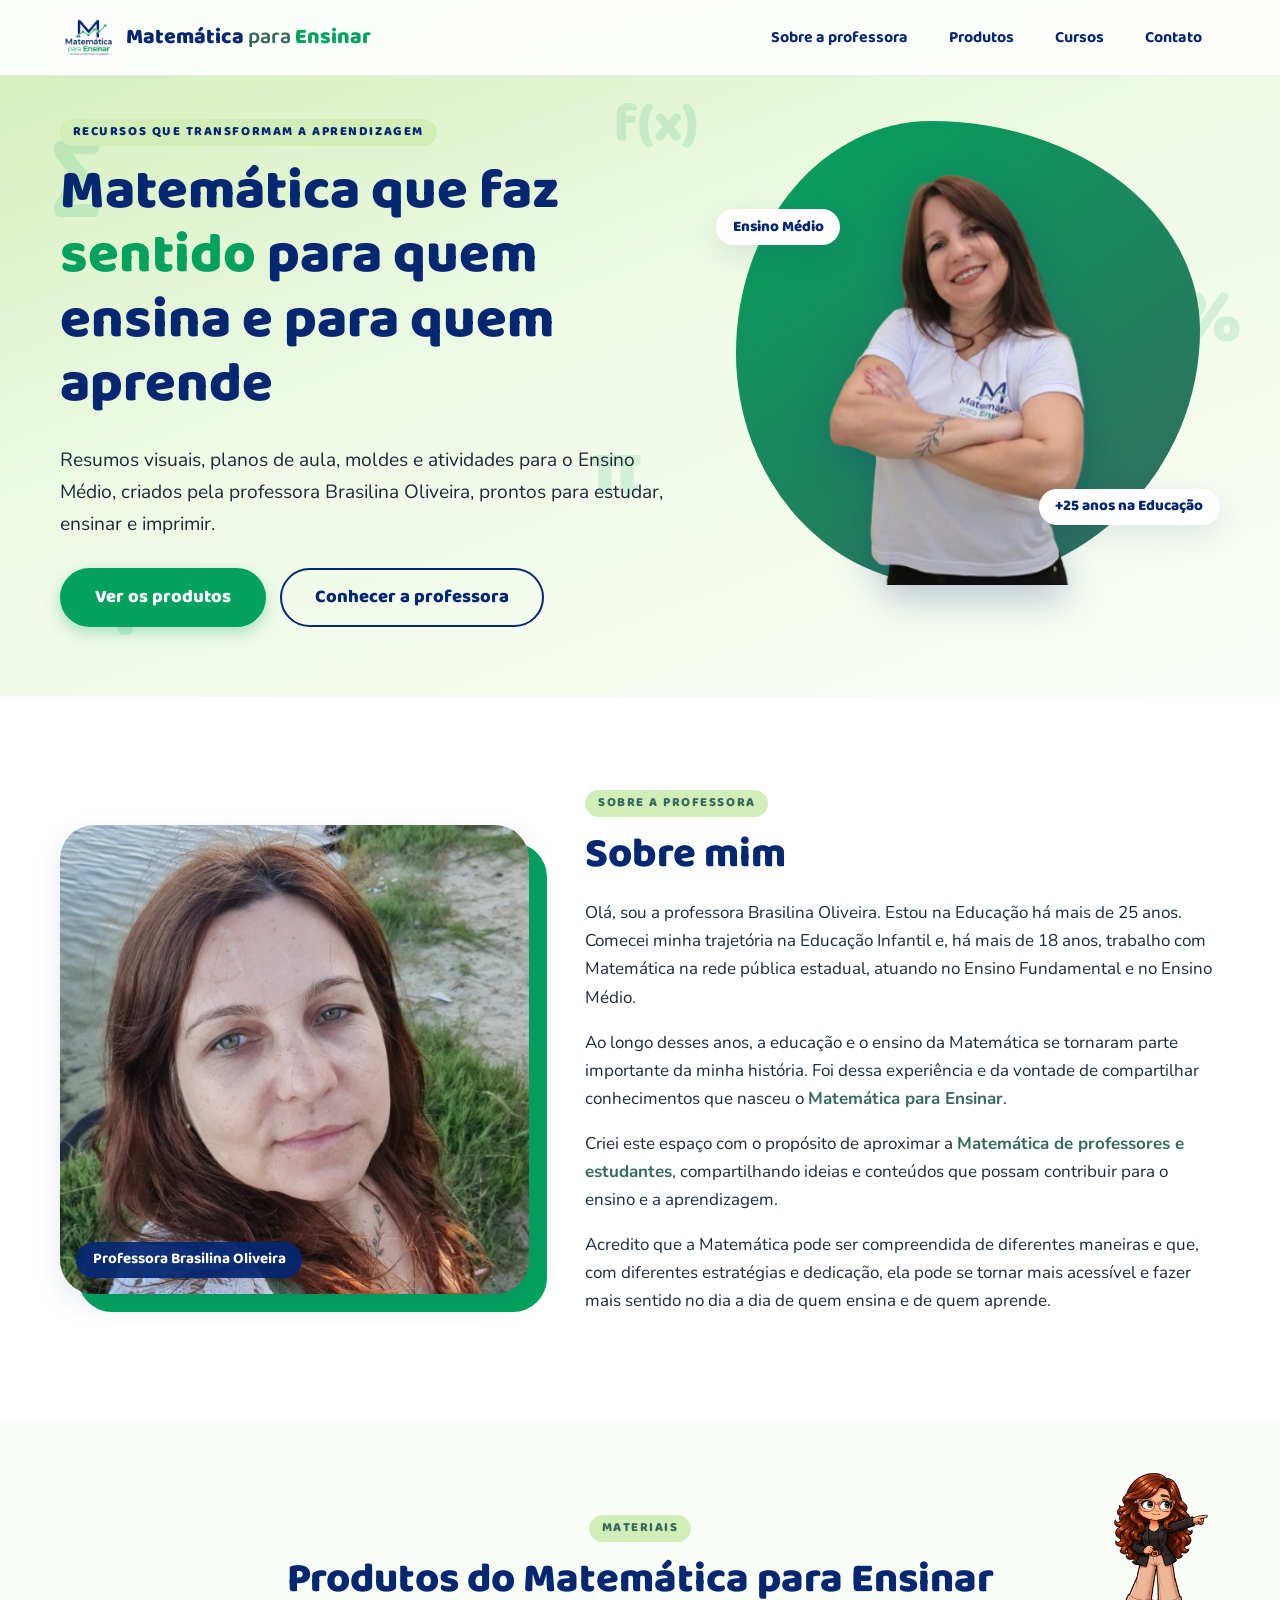
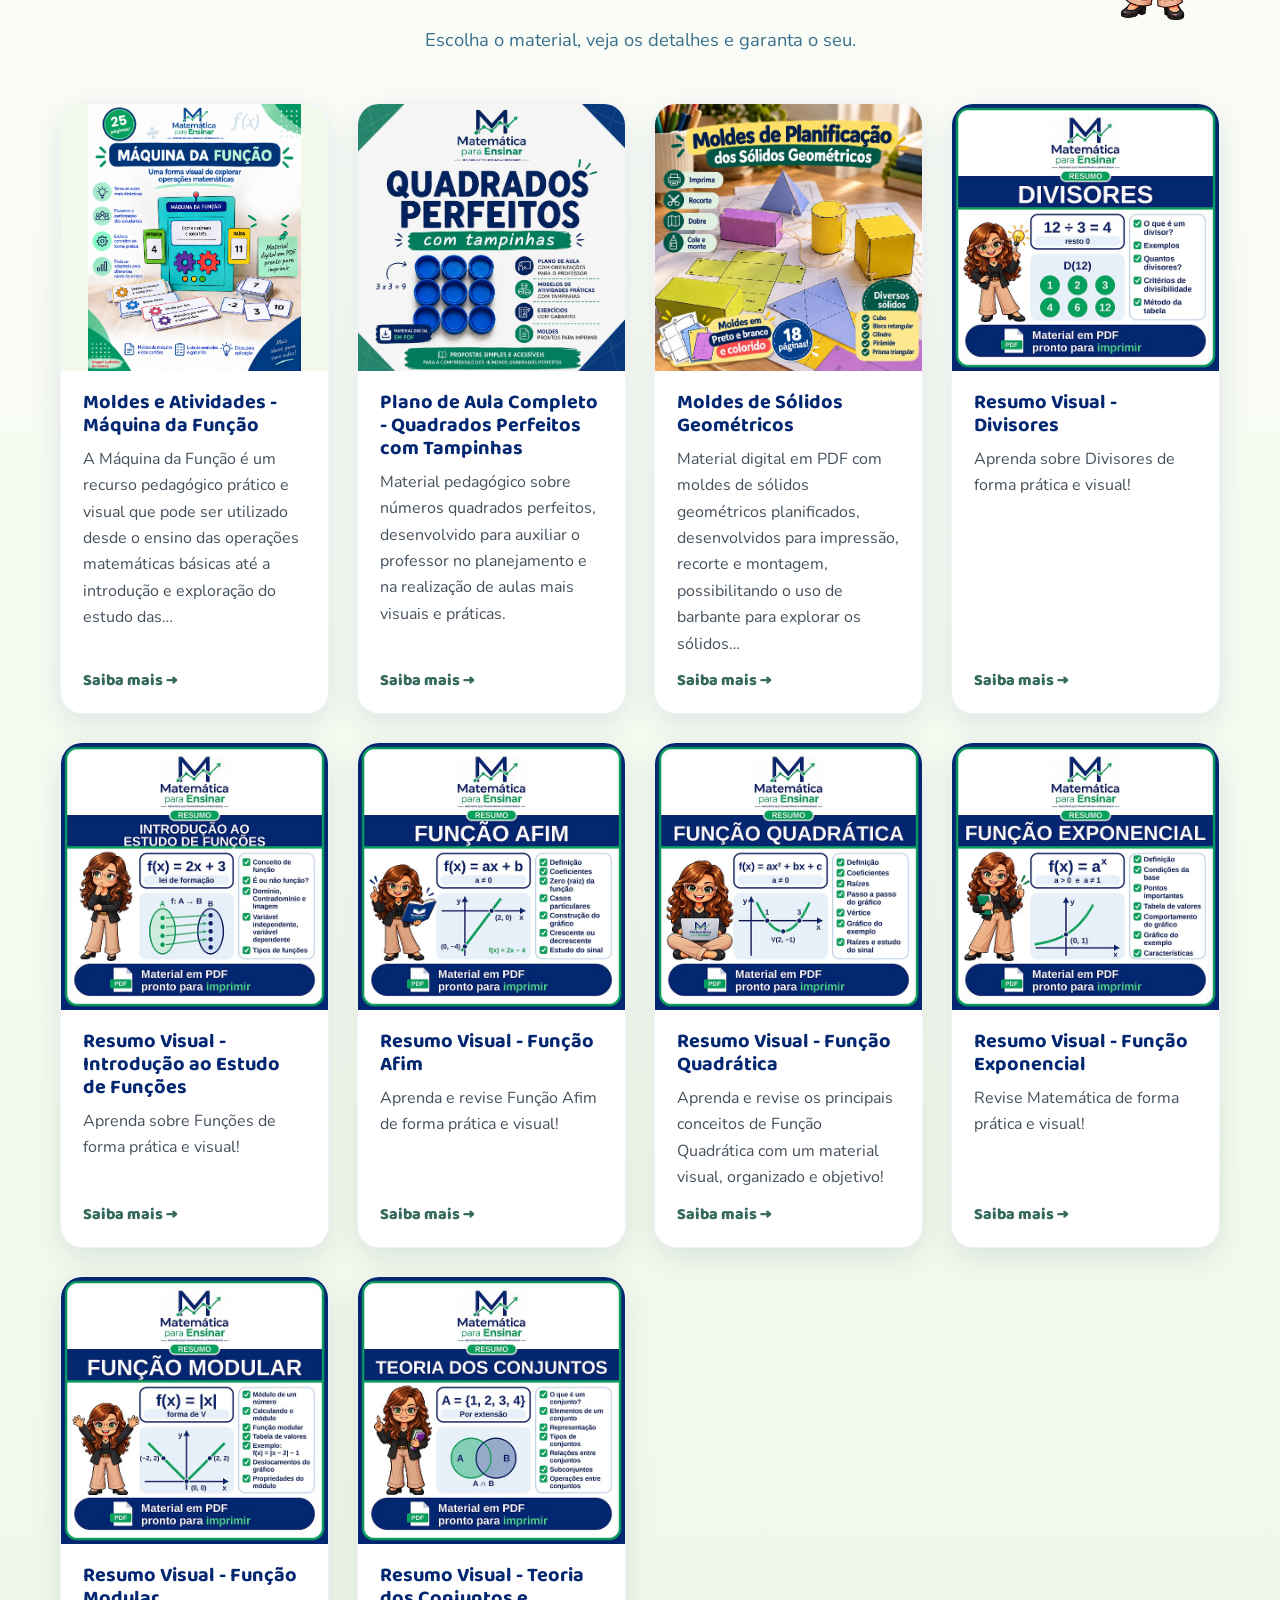
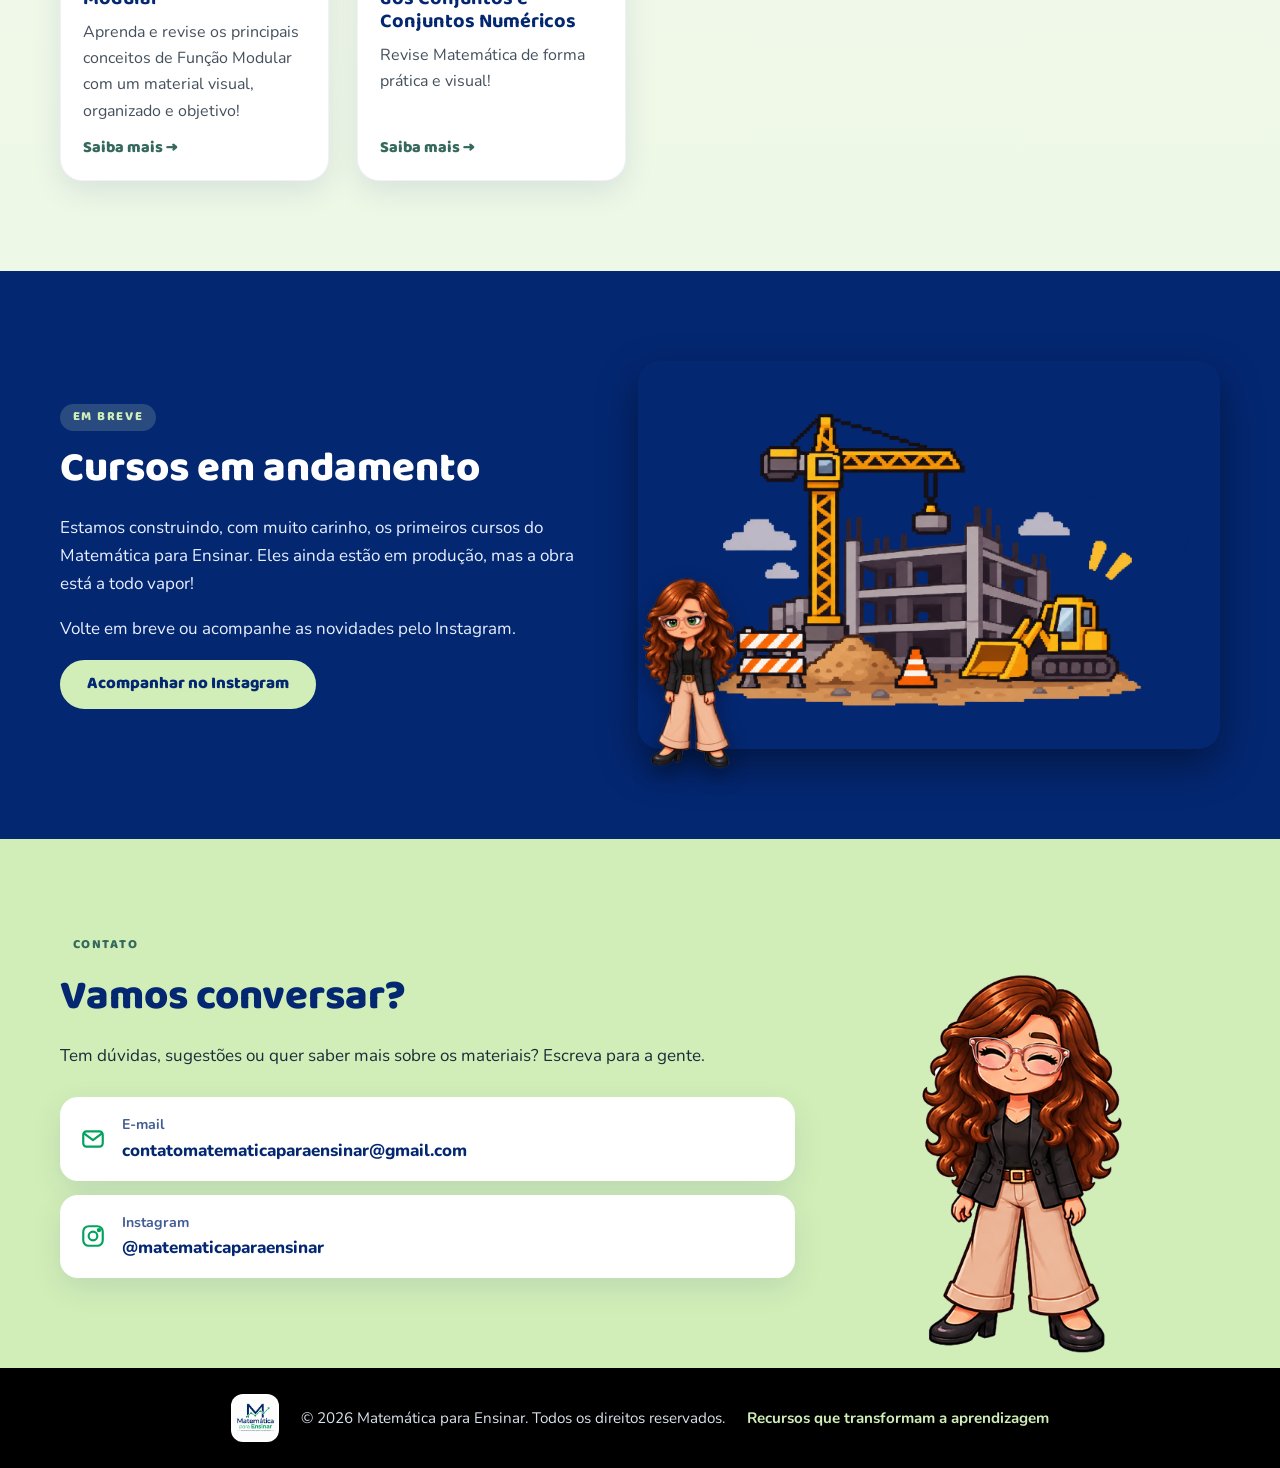
==== index.html @ e77aa258 "Add files via upload" ====
<!DOCTYPE html>
<html lang="pt-BR">
<head>
  <meta charset="utf-8">
  <meta name="viewport" content="width=device-width, initial-scale=1">
  <title>Matemática para Ensinar | Materiais de Matemática para o Ensino Médio</title>
  <meta name="description" content="Resumos visuais, planos de aula, moldes e atividades de Matemática para alunos e professores do Ensino Médio. Materiais práticos, bonitos e prontos para imprimir.">
  <meta name="theme-color" content="#042772">
  <link rel="canonical" href="https://matematicaparaensinar.com.br/">
  <link rel="icon" href="imagens/favicon.ico" sizes="any">

  <meta property="og:type" content="website">
  <meta property="og:locale" content="pt_BR">
  <meta property="og:site_name" content="Matemática para Ensinar">
  <meta property="og:title" content="Matemática para Ensinar | Recursos que transformam a aprendizagem">
  <meta property="og:description" content="Resumos visuais, planos de aula, moldes e atividades de Matemática para alunos e professores do Ensino Médio.">
  <meta property="og:url" content="https://matematicaparaensinar.com.br/">
  <meta property="og:image" content="https://matematicaparaensinar.com.br/imagens/logo/logo.png">
  <meta name="twitter:card" content="summary">

  <link rel="preconnect" href="https://fonts.googleapis.com">
  <link rel="preconnect" href="https://fonts.gstatic.com" crossorigin>
  <link href="https://fonts.googleapis.com/css2?family=Baloo+2:wght@600;700;800&family=Nunito:wght@400;600;700;800&display=swap" rel="stylesheet">
  <link rel="stylesheet" href="css/style.css">
</head>
<body>
  <a class="pular" href="#conteudo">Pular para o conteúdo</a>

  <!-- 1. MENU FIXO -->
  <header class="topo" id="topo">
    <div class="topo__interno">
      <a class="marca" href="#inicio" aria-label="Matemática para Ensinar, voltar ao início">
        <img src="imagens/logo/logo.png" alt="Logo Matemática para Ensinar" width="56" height="56">
        <span class="marca__nome"><span class="c-azul">Matemática</span> <span class="c-leve">para</span> <span class="c-verde">Ensinar</span></span>
      </a>
      <button class="menu-botao" id="menuBotao" aria-expanded="false" aria-controls="menu" aria-label="Abrir menu">
        <span></span><span></span><span></span>
      </button>
      <nav class="menu" id="menu" aria-label="Principal">
        <a href="#sobre">Sobre a professora</a>
        <a href="#produtos">Produtos</a>
        <a href="#cursos">Cursos</a>
        <a href="#contato">Contato</a>
      </nav>
    </div>
  </header>

  <main id="conteudo">
    <!-- 2. HERO -->
    <section class="hero" id="inicio">
      <span class="simbolo s1" aria-hidden="true">∑</span>
      <span class="simbolo s2" aria-hidden="true">π</span>
      <span class="simbolo s3" aria-hidden="true">f(x)</span>
      <span class="simbolo s4" aria-hidden="true">√</span>
      <span class="simbolo s5" aria-hidden="true">%</span>
      <div class="container hero__grade">
        <div class="hero__texto">
          <p class="etiqueta">Recursos que transformam a aprendizagem</p>
          <h1>Matemática que faz <em>sentido</em> para quem ensina e para quem aprende</h1>
          <p class="hero__sub">Resumos visuais, planos de aula, moldes e atividades para o Ensino Médio, criados pela professora Brasilina Oliveira, prontos para estudar, ensinar e imprimir.</p>
          <div class="hero__acoes">
            <a class="botao botao--grande" href="#produtos">Ver os produtos</a>
            <a class="botao botao--contorno botao--grande" href="#sobre">Conhecer a professora</a>
          </div>
        </div>
        <div class="hero__foto">
          <div class="hero__forma" aria-hidden="true"></div>
          <img src="imagens/professora/professora-hero.png" alt="Professora Brasilina Oliveira sorrindo, de braços cruzados, usando a camiseta do Matemática para Ensinar" width="395" height="402" fetchpriority="high">
          <span class="selo selo--a">Ensino Médio</span>
          <span class="selo selo--b">+25 anos na Educação</span>
        </div>
      </div>
    </section>

    <!-- 3. SOBRE -->
    <section class="secao sobre" id="sobre">
      <div class="container sobre__grade">
        <figure class="sobre__foto reveal">
          <img src="imagens/professora/professora-sobre.jpeg" alt="Retrato da professora Brasilina Oliveira" width="1159" height="1169" loading="lazy">
          <figcaption>Professora Brasilina Oliveira</figcaption>
        </figure>
        <div class="sobre__texto reveal">
          <p class="etiqueta etiqueta--verde">Sobre a professora</p>
          <h2>Sobre mim</h2>
          <p>Olá, sou a professora Brasilina Oliveira. Estou na Educação há mais de 25 anos. Comecei minha trajetória na Educação Infantil e, há mais de 18 anos, trabalho com Matemática na rede pública estadual, atuando no Ensino Fundamental e no Ensino Médio.</p>
          <p>Ao longo desses anos, a educação e o ensino da Matemática se tornaram parte importante da minha história. Foi dessa experiência e da vontade de compartilhar conhecimentos que nasceu o <strong>Matemática para Ensinar</strong>.</p>
          <p>Criei este espaço com o propósito de aproximar a <strong>Matemática de professores e estudantes</strong>, compartilhando ideias e conteúdos que possam contribuir para o ensino e a aprendizagem.</p>
          <p>Acredito que a Matemática pode ser compreendida de diferentes maneiras e que, com diferentes estratégias e dedicação, ela pode se tornar mais acessível e fazer mais sentido no dia a dia de quem ensina e de quem aprende.</p>
        </div>
      </div>
    </section>

    <!-- 4. PRODUTOS -->
    <section class="secao produtos" id="produtos">
      <div class="container">
        <header class="secao__cabeca reveal">
          <img class="produtos__boneca" src="imagens/boneca/boneca-apontando.png" alt="Boneca professora apontando para os produtos" width="800" height="1100" loading="lazy">
          <p class="etiqueta etiqueta--verde">Materiais</p>
          <h2>Produtos do Matemática para Ensinar</h2>
          <p class="secao__sub">Escolha o material, veja os detalhes e garanta o seu.</p>
        </header>
        <div class="grade-produtos" id="gradeProdutos" aria-live="polite"></div>
      </div>
    </section>

    <!-- 5. CURSOS -->
    <section class="secao cursos" id="cursos">
      <div class="container cursos__grade">
        <div class="cursos__texto reveal">
          <p class="etiqueta etiqueta--clara">Em breve</p>
          <h2>Cursos em andamento</h2>
          <p>Estamos construindo, com muito carinho, os primeiros cursos do Matemática para Ensinar. Eles ainda estão em produção, mas a obra está a todo vapor!</p>
          <p>Volte em breve ou acompanhe as novidades pelo Instagram.</p>
          <a class="botao botao--claro" href="https://www.instagram.com/matematicaparaensinar/" target="_blank" rel="noopener">Acompanhar no Instagram</a>
        </div>
        <div class="cursos__cena reveal">
          <img class="cursos__obra" src="imagens/cursos/obra-em-construcao.png" alt="Ilustração em pixel art de uma obra em construção, com guindaste, prédio e trator" width="1536" height="1024" loading="lazy">
          <img class="cursos__boneca" src="imagens/boneca/boneca-triste.png" alt="Boneca professora com expressão triste, pedindo paciência" width="314" height="432" loading="lazy">
        </div>
      </div>
    </section>

    <!-- 6. CONTATO -->
    <section class="secao contato" id="contato">
      <div class="container contato__grade">
        <div class="contato__texto reveal">
          <p class="etiqueta etiqueta--verde">Contato</p>
          <h2>Vamos conversar?</h2>
          <p>Tem dúvidas, sugestões ou quer saber mais sobre os materiais? Escreva para a gente.</p>
          <ul class="contato__lista">
            <li>
              <a href="mailto:contatomatematicaparaensinar@gmail.com">
                <svg viewBox="0 0 24 24" width="26" height="26" fill="none" stroke="currentColor" stroke-width="2" stroke-linecap="round" stroke-linejoin="round" aria-hidden="true"><rect x="3" y="5" width="18" height="14" rx="3"/><path d="m4 7 8 6 8-6"/></svg>
                <span><small>E-mail</small>contatomatematicaparaensinar@gmail.com</span>
              </a>
            </li>
            <li>
              <a href="https://www.instagram.com/matematicaparaensinar/" target="_blank" rel="noopener">
                <svg viewBox="0 0 24 24" width="26" height="26" fill="none" stroke="currentColor" stroke-width="2" stroke-linecap="round" stroke-linejoin="round" aria-hidden="true"><rect x="3" y="3" width="18" height="18" rx="5"/><circle cx="12" cy="12" r="4"/><circle cx="17.5" cy="6.5" r="1" fill="currentColor"/></svg>
                <span><small>Instagram</small>@matematicaparaensinar</span>
              </a>
            </li>
          </ul>
        </div>
        <img class="contato__boneca reveal" src="imagens/boneca/boneca-feliz-olhos-fechados.png" alt="Boneca professora sorrindo de olhos fechados" width="800" height="1100" loading="lazy">
      </div>
    </section>
  </main>

  <footer class="rodape">
    <div class="container rodape__interno">
      <img src="imagens/logo/logo.png" alt="" width="48" height="48" loading="lazy">
      <p>© <span id="ano">2026</span> Matemática para Ensinar. Todos os direitos reservados.</p>
      <p class="rodape__lema">Recursos que transformam a aprendizagem</p>
    </div>
  </footer>

  <script src="js/produtos-data.js"></script>
  <script src="js/comum.js"></script>
  <script src="js/main.js"></script>
</body>
</html>
---- css/style.css ----
/* ===== Matemática para Ensinar: estilos base e página inicial ===== */
:root {
  --verde: #02a25e;
  --azul: #042772;
  --verde-escuro: #36695e;
  --azul-cinza: #3a6f8c;
  --preto: #000000;
  --verde-claro: #d1eeb8;
  --fundo: #fbfdf8;
  --papel: #ffffff;
  --texto: #1c2a3a;
  --raio: 22px;
  --sombra: 0 10px 30px rgba(4, 39, 114, .10);
  --topo-h: 76px;
  --fonte-titulo: "Baloo 2", "Trebuchet MS", system-ui, sans-serif;
  --fonte-texto: "Nunito", system-ui, -apple-system, "Segoe UI", sans-serif;
}

*, *::before, *::after { box-sizing: border-box; }
html { scroll-behavior: smooth; scroll-padding-top: var(--topo-h); }
body {
  margin: 0; font-family: var(--fonte-texto); font-size: 1.0625rem; line-height: 1.65;
  color: var(--texto); background: var(--fundo); -webkit-font-smoothing: antialiased;
}
img { max-width: 100%; height: auto; display: block; }
a { color: inherit; }
h1, h2, h3 { font-family: var(--fonte-titulo); line-height: 1.15; margin: 0 0 .5em; color: var(--azul); }
h1 { font-size: clamp(2.1rem, 5vw, 3.5rem); font-weight: 800; }
h2 { font-size: clamp(1.8rem, 3.6vw, 2.6rem); font-weight: 800; }
p { margin: 0 0 1em; }
.container { width: min(1160px, 100% - 40px); margin-inline: auto; }
.pular { position: absolute; left: -999px; top: 8px; background: var(--azul); color: #fff; padding: 10px 16px; border-radius: 10px; z-index: 200; }
.pular:focus { left: 8px; }
:focus-visible { outline: 3px solid var(--azul-cinza); outline-offset: 3px; border-radius: 6px; }

/* Imagem ausente: espaço reservado discreto */
.sem-imagem {
  display: grid; place-items: center; text-align: center; padding: 16px; width: 100%; height: 100%;
  min-height: 120px; background: repeating-linear-gradient(45deg, #eef7e7, #eef7e7 12px, #e6f3dc 12px, #e6f3dc 24px);
  color: var(--verde-escuro); font-size: .85rem; font-weight: 700; border-radius: inherit;
}

/* ===== Botões ===== */
.botao {
  display: inline-flex; align-items: center; justify-content: center; gap: .5em;
  font: 800 1.05rem/1 var(--fonte-titulo); text-decoration: none; cursor: pointer; border: 2px solid var(--verde);
  background: var(--verde); color: #fff; padding: .85em 1.5em; border-radius: 999px;
  box-shadow: 0 6px 16px rgba(2, 162, 94, .30); transition: transform .2s, box-shadow .2s, background .2s, color .2s;
}
.botao:hover { transform: translateY(-2px); background: var(--verde-escuro); border-color: var(--verde-escuro); box-shadow: 0 10px 22px rgba(54, 105, 94, .35); }
.botao--grande { font-size: 1.15rem; padding: 1em 1.8em; }
.botao--contorno { background: transparent; color: var(--azul); border-color: var(--azul); box-shadow: none; }
.botao--contorno:hover { background: var(--azul); border-color: var(--azul); color: #fff; box-shadow: none; }
.botao--claro { background: var(--verde-claro); color: var(--azul); border-color: var(--verde-claro); box-shadow: none; }
.botao--claro:hover { background: #fff; color: var(--azul); border-color: #fff; }
.botao[aria-disabled="true"] { background: #c9d3dc; border-color: #c9d3dc; color: #44505c; box-shadow: none; cursor: not-allowed; pointer-events: none; }

.etiqueta { display: inline-block; font: 800 .8rem/1 var(--fonte-titulo); letter-spacing: .12em; text-transform: uppercase; color: var(--azul); background: var(--verde-claro); padding: .55em 1em; border-radius: 999px; margin-bottom: 1.1em; }
.etiqueta--verde { color: var(--verde-escuro); }
.etiqueta--clara { background: rgba(209, 238, 184, .18); color: var(--verde-claro); }

/* ===== Menu ===== */
.topo { position: fixed; inset: 0 0 auto 0; z-index: 100; height: var(--topo-h); background: rgba(255, 255, 255, .92); backdrop-filter: blur(10px); border-bottom: 1px solid rgba(4, 39, 114, .08); transition: box-shadow .25s; }
.topo.rolou { box-shadow: 0 6px 24px rgba(4, 39, 114, .12); }
.topo__interno { width: min(1160px, 100% - 40px); height: 100%; margin-inline: auto; display: flex; align-items: center; justify-content: space-between; gap: 16px; }
.marca { display: flex; align-items: center; gap: 10px; text-decoration: none; }
.marca img { width: 56px; height: 56px; object-fit: contain; }
.marca__nome { font: 800 1.35rem/1 var(--fonte-titulo); white-space: nowrap; }
.c-azul { color: var(--azul); } .c-verde { color: var(--verde); } .c-leve { color: var(--verde-escuro); font-weight: 600; }
.menu { display: flex; gap: 6px; }
.menu a { text-decoration: none; font: 700 1rem/1 var(--fonte-titulo); color: var(--azul); padding: .8em 1.1em; border-radius: 999px; transition: background .2s, color .2s; }
.menu a:hover, .menu a.ativo { background: var(--verde); color: #fff; }
.menu-botao { display: none; width: 46px; height: 46px; border: 0; border-radius: 12px; background: var(--verde-claro); cursor: pointer; padding: 0; }
.menu-botao span { display: block; width: 22px; height: 3px; background: var(--azul); border-radius: 3px; margin: 4px auto; transition: transform .25s, opacity .2s; }
.menu-botao[aria-expanded="true"] span:nth-child(1) { transform: translateY(7px) rotate(45deg); }
.menu-botao[aria-expanded="true"] span:nth-child(2) { opacity: 0; }
.menu-botao[aria-expanded="true"] span:nth-child(3) { transform: translateY(-7px) rotate(-45deg); }

/* ===== Hero ===== */
.hero { position: relative; overflow: hidden; padding: calc(var(--topo-h) + 40px) 0 70px; background: linear-gradient(160deg, var(--verde-claro) 0%, #eefaE4 45%, var(--fundo) 100%); }
.hero__grade { display: grid; grid-template-columns: 1.1fr .9fr; gap: 40px; align-items: center; position: relative; z-index: 1; }
.hero h1 em { font-style: normal; color: var(--verde); }
.hero__sub { font-size: 1.2rem; max-width: 34em; }
.hero__acoes { display: flex; flex-wrap: wrap; gap: 14px; margin-top: 1.6em; }
.hero__foto { position: relative; display: grid; place-items: end center; }
.hero__forma { position: absolute; width: 92%; aspect-ratio: 1; border-radius: 42% 58% 55% 45% / 50% 45% 55% 50%; background: linear-gradient(145deg, var(--verde), var(--verde-escuro)); bottom: 0; animation: forma 14s ease-in-out infinite alternate; }
.hero__foto img { position: relative; width: min(420px, 90%); filter: drop-shadow(0 14px 18px rgba(4, 39, 114, .25)); }
.selo { position: absolute; z-index: 2; background: #fff; color: var(--azul); font: 800 .95rem/1 var(--fonte-titulo); padding: .7em 1.1em; border-radius: 999px; box-shadow: var(--sombra); animation: flutua 5s ease-in-out infinite; }
.selo--a { top: 12%; left: 0; } .selo--b { bottom: 14%; right: 0; animation-delay: -2.5s; }
.simbolo { position: absolute; font: 800 5rem/1 var(--fonte-titulo); color: var(--verde); opacity: .13; user-select: none; }
.s1 { top: 18%; left: 4%; font-size: 6rem; } .s2 { top: 62%; left: 46%; } .s3 { top: 14%; left: 48%; font-size: 3.4rem; } .s4 { bottom: 8%; left: 8%; } .s5 { top: 40%; right: 3%; }
@keyframes flutua { 50% { transform: translateY(-9px); } }
@keyframes forma { to { border-radius: 55% 45% 42% 58% / 45% 55% 50% 50%; transform: rotate(6deg); } }

/* ===== Seções ===== */
.secao { padding: 90px 0; }
.secao__cabeca { text-align: center; max-width: 720px; margin: 0 auto 48px; }
.produtos .container { position: relative; }
.secao__sub { font-size: 1.15rem; color: var(--azul-cinza); }

/* Sobre */
.sobre { background: var(--papel); }
.sobre__grade { display: grid; grid-template-columns: .85fr 1.15fr; gap: 56px; align-items: center; }
.sobre__foto { margin: 0; position: relative; }
.sobre__foto::before { content: ""; position: absolute; inset: 18px -18px -18px 18px; border-radius: 34px; background: var(--verde); z-index: 0; }
.sobre__foto img { position: relative; z-index: 1; width: 100%; aspect-ratio: 1; object-fit: cover; border-radius: 34px; box-shadow: var(--sombra); }
.sobre__foto figcaption { position: absolute; z-index: 2; left: 16px; bottom: 16px; background: rgba(4, 39, 114, .92); color: #fff; font: 700 .95rem/1 var(--fonte-titulo); padding: .7em 1.1em; border-radius: 999px; }
.sobre__texto strong { color: var(--verde-escuro); }

/* Produtos */
.produtos { background: linear-gradient(180deg, var(--fundo), #eef8e6); }
.produtos__boneca { position: absolute; width: 118px; right: 0; top: -48px; pointer-events: none; }
.grade-produtos { display: grid; grid-template-columns: repeat(auto-fill, minmax(260px, 1fr)); gap: 28px; }
.card { display: flex; flex-direction: column; background: var(--papel); border-radius: var(--raio); overflow: hidden; box-shadow: var(--sombra); border: 1px solid rgba(4, 39, 114, .06); transition: transform .25s, box-shadow .25s; }
.card:hover { transform: translateY(-6px); box-shadow: 0 18px 38px rgba(4, 39, 114, .18); }
.card__imagem { display: block; aspect-ratio: 1; background: #f1f8ec; overflow: hidden; }
.card__imagem img { width: 100%; height: 100%; object-fit: contain; transition: transform .4s; }
.card:hover .card__imagem img { transform: scale(1.04); }
.card__corpo { display: flex; flex-direction: column; flex: 1; padding: 20px 22px 24px; }
.card__nome { font-size: 1.25rem; margin-bottom: .45em; }
.card__nome a { text-decoration: none; color: var(--azul); }
.card__nome a:hover { color: var(--verde-escuro); }
.card__desc { color: #44505c; font-size: 1rem; margin-bottom: 1em; }
.card__mais { margin-top: auto; font: 800 1rem/1 var(--fonte-titulo); color: var(--verde-escuro); text-decoration: none; }
.card__mais:hover { color: var(--azul); text-decoration: underline; }

/* Cursos */
.cursos { background: var(--azul); color: #e8f0ff; position: relative; overflow: hidden; }
.cursos h2 { color: #fff; }
.cursos__grade { display: grid; grid-template-columns: 1fr 1.1fr; gap: 48px; align-items: center; }
.cursos__cena { position: relative; }
.cursos__obra { width: 100%; border-radius: var(--raio); box-shadow: 0 16px 40px rgba(0, 0, 0, .4); }
.cursos__boneca { position: absolute; width: 26%; left: -4%; bottom: -26px; filter: drop-shadow(0 8px 10px rgba(0, 0, 0, .35)); animation: flutua 6s ease-in-out infinite; }

/* Contato */
.contato { background: var(--verde-claro); position: relative; overflow: hidden; padding-bottom: 0; }
.contato__grade { display: grid; grid-template-columns: 1.3fr .7fr; gap: 30px; align-items: end; }
.contato__texto { padding-bottom: 90px; }
.contato__lista { list-style: none; margin: 1.6em 0 0; padding: 0; display: grid; gap: 14px; }
.contato__lista a { display: flex; align-items: center; gap: 16px; background: #fff; border-radius: 18px; padding: 16px 20px; text-decoration: none; color: var(--azul); font-weight: 800; box-shadow: var(--sombra); transition: transform .2s, background .2s, color .2s; word-break: break-word; }
.contato__lista a:hover { transform: translateX(6px); background: var(--azul); color: #fff; }
.contato__lista svg { flex: none; color: var(--verde); }
.contato__lista a:hover svg { color: var(--verde-claro); }
.contato__lista small { display: block; font-weight: 700; opacity: .75; }
.contato__boneca { width: min(300px, 80%); justify-self: center; }

/* Rodapé */
.rodape { background: var(--preto); color: #d9e2ec; padding: 26px 0; font-size: .95rem; }
.rodape__interno { display: flex; flex-wrap: wrap; align-items: center; justify-content: center; gap: 10px 22px; text-align: center; }
.rodape p { margin: 0; }
.rodape img { background: #fff; border-radius: 12px; padding: 2px; }
.rodape__lema { color: var(--verde-claro); font-weight: 700; }

/* Animação de entrada */
.js .reveal { opacity: 0; transform: translateY(26px); transition: opacity .7s ease, transform .7s ease; }
.js .reveal.visivel { opacity: 1; transform: none; }

/* ===== Responsivo ===== */
@media (max-width: 960px) {
  .menu-botao { display: block; }
  .menu { position: absolute; top: var(--topo-h); left: 0; right: 0; flex-direction: column; gap: 4px; padding: 14px 20px 22px; background: #fff; border-bottom: 1px solid rgba(4, 39, 114, .1); box-shadow: 0 16px 24px rgba(4, 39, 114, .12); transform: translateY(-12px); opacity: 0; visibility: hidden; transition: .25s; }
  .menu.aberto { transform: none; opacity: 1; visibility: visible; }
  .menu a { padding: 1em 1.1em; font-size: 1.1rem; }
  .hero__grade, .sobre__grade, .cursos__grade, .contato__grade { grid-template-columns: 1fr; }
  .hero { padding-bottom: 50px; }
  .hero__foto { order: -1; max-width: 400px; margin-inline: auto; width: 100%; }
  .hero__texto { text-align: center; }
  .hero__sub { margin-inline: auto; }
  .hero__acoes { justify-content: center; }
  .sobre__foto { max-width: 420px; margin: 0 18px 0 0; justify-self: center; }
  .secao { padding: 64px 0; }
  .produtos__boneca { display: none; }
  .cursos__boneca { left: 0; }
  .contato__texto { padding-bottom: 10px; }
  .contato__boneca { width: 200px; }
}
@media (max-width: 480px) {
  :root { --topo-h: 68px; }
  .marca img { width: 46px; height: 46px; }
  .marca__nome { font-size: 1.08rem; white-space: normal; max-width: 150px; line-height: 1.05; }
  .selo { font-size: .8rem; }
  .botao--grande { width: 100%; }
  .grade-produtos { gap: 20px; }
}
@media (prefers-reduced-motion: reduce) {
  html { scroll-behavior: auto; }
  *, *::before, *::after { animation: none !important; transition: none !important; }
  .js .reveal { opacity: 1; transform: none; }
}
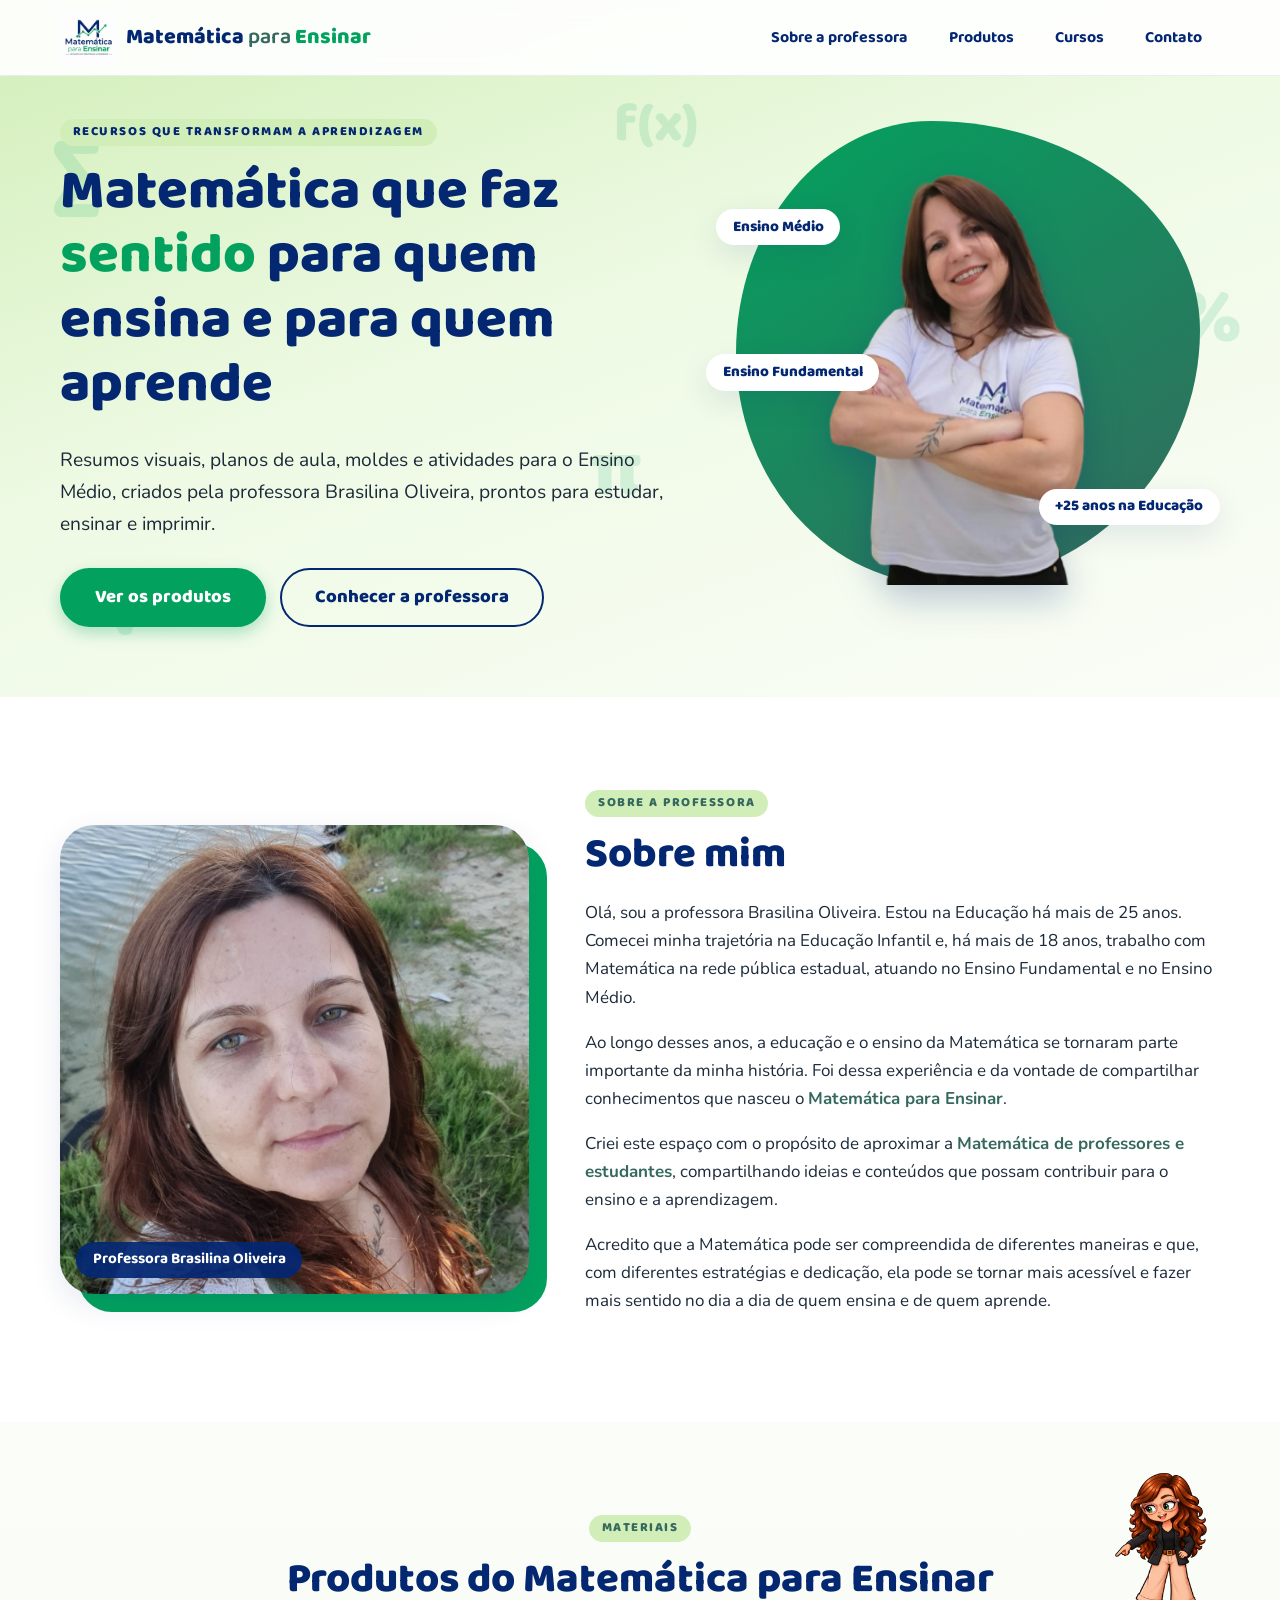
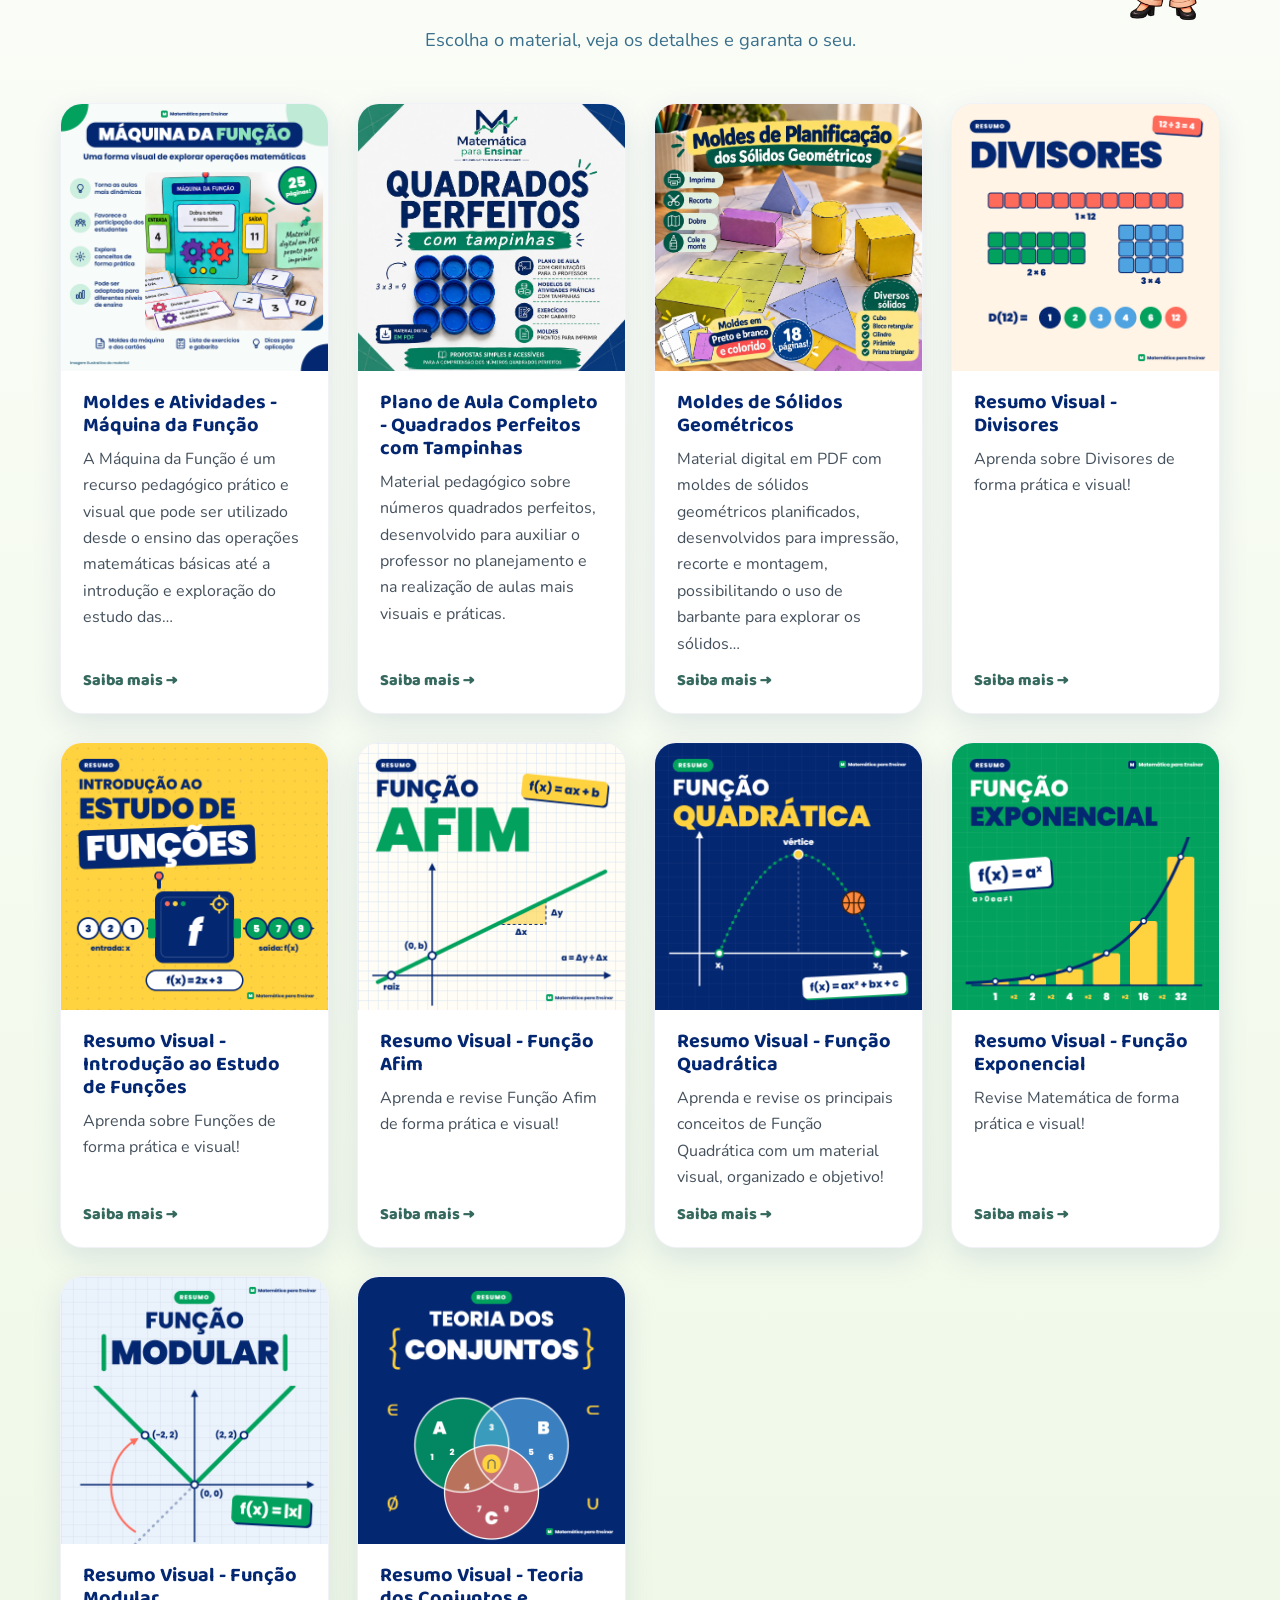
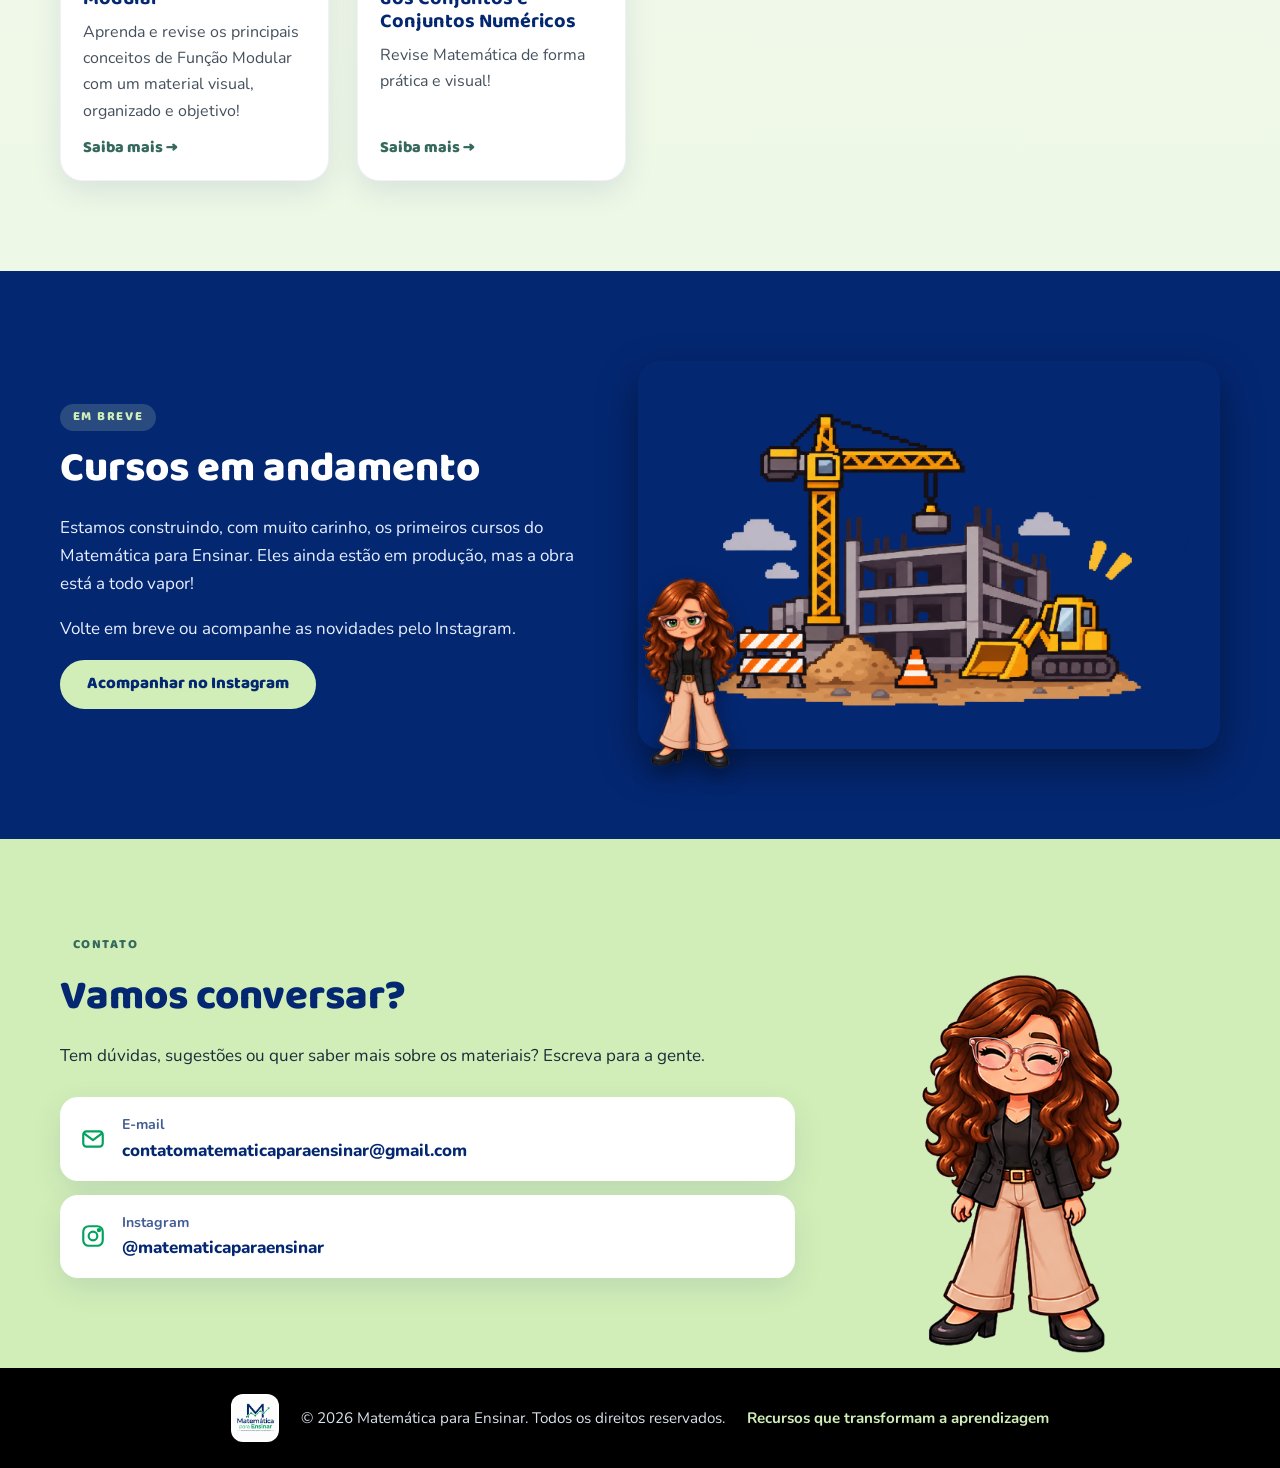
==== commit fb458ff0: "Alterações Adicionado o "Fundamental"  Mudado as capas  E adicionado as bonecas em cada produto." ====
--- a/index.html
+++ b/index.html
@@ -7,7 +7,7 @@
   <meta name="description" content="Resumos visuais, planos de aula, moldes e atividades de Matemática para alunos e professores do Ensino Médio. Materiais práticos, bonitos e prontos para imprimir.">
   <meta name="theme-color" content="#042772">
   <link rel="canonical" href="https://matematicaparaensinar.com.br/">
-  <link rel="icon" href="imagens/favicon.ico" sizes="any">
+  <link rel="icon" href="imagens/favicon.ico?v=2" sizes="any">
 
   <meta property="og:type" content="website">
   <meta property="og:locale" content="pt_BR">
@@ -67,6 +67,7 @@
           <div class="hero__forma" aria-hidden="true"></div>
           <img src="imagens/professora/professora-hero.png" alt="Professora Brasilina Oliveira sorrindo, de braços cruzados, usando a camiseta do Matemática para Ensinar" width="395" height="402" fetchpriority="high">
           <span class="selo selo--a">Ensino Médio</span>
+          <span class="selo selo--c">Ensino Fundamental</span>
           <span class="selo selo--b">+25 anos na Educação</span>
         </div>
       </div>
--- a/css/style.css
+++ b/css/style.css
@@ -86,7 +86,7 @@
 .hero__forma { position: absolute; width: 92%; aspect-ratio: 1; border-radius: 42% 58% 55% 45% / 50% 45% 55% 50%; background: linear-gradient(145deg, var(--verde), var(--verde-escuro)); bottom: 0; animation: forma 14s ease-in-out infinite alternate; }
 .hero__foto img { position: relative; width: min(420px, 90%); filter: drop-shadow(0 14px 18px rgba(4, 39, 114, .25)); }
 .selo { position: absolute; z-index: 2; background: #fff; color: var(--azul); font: 800 .95rem/1 var(--fonte-titulo); padding: .7em 1.1em; border-radius: 999px; box-shadow: var(--sombra); animation: flutua 5s ease-in-out infinite; }
-.selo--a { top: 12%; left: 0; } .selo--b { bottom: 14%; right: 0; animation-delay: -2.5s; }
+.selo--a { top: 12%; left: 0; } .selo--b { bottom: 14%; right: 0; animation-delay: -2.5s; } .selo--c { top: 46%; left: -2%; animation-delay: -1.2s; }
 .simbolo { position: absolute; font: 800 5rem/1 var(--fonte-titulo); color: var(--verde); opacity: .13; user-select: none; }
 .s1 { top: 18%; left: 4%; font-size: 6rem; } .s2 { top: 62%; left: 46%; } .s3 { top: 14%; left: 48%; font-size: 3.4rem; } .s4 { bottom: 8%; left: 8%; } .s5 { top: 40%; right: 3%; }
 @keyframes flutua { 50% { transform: translateY(-9px); } }
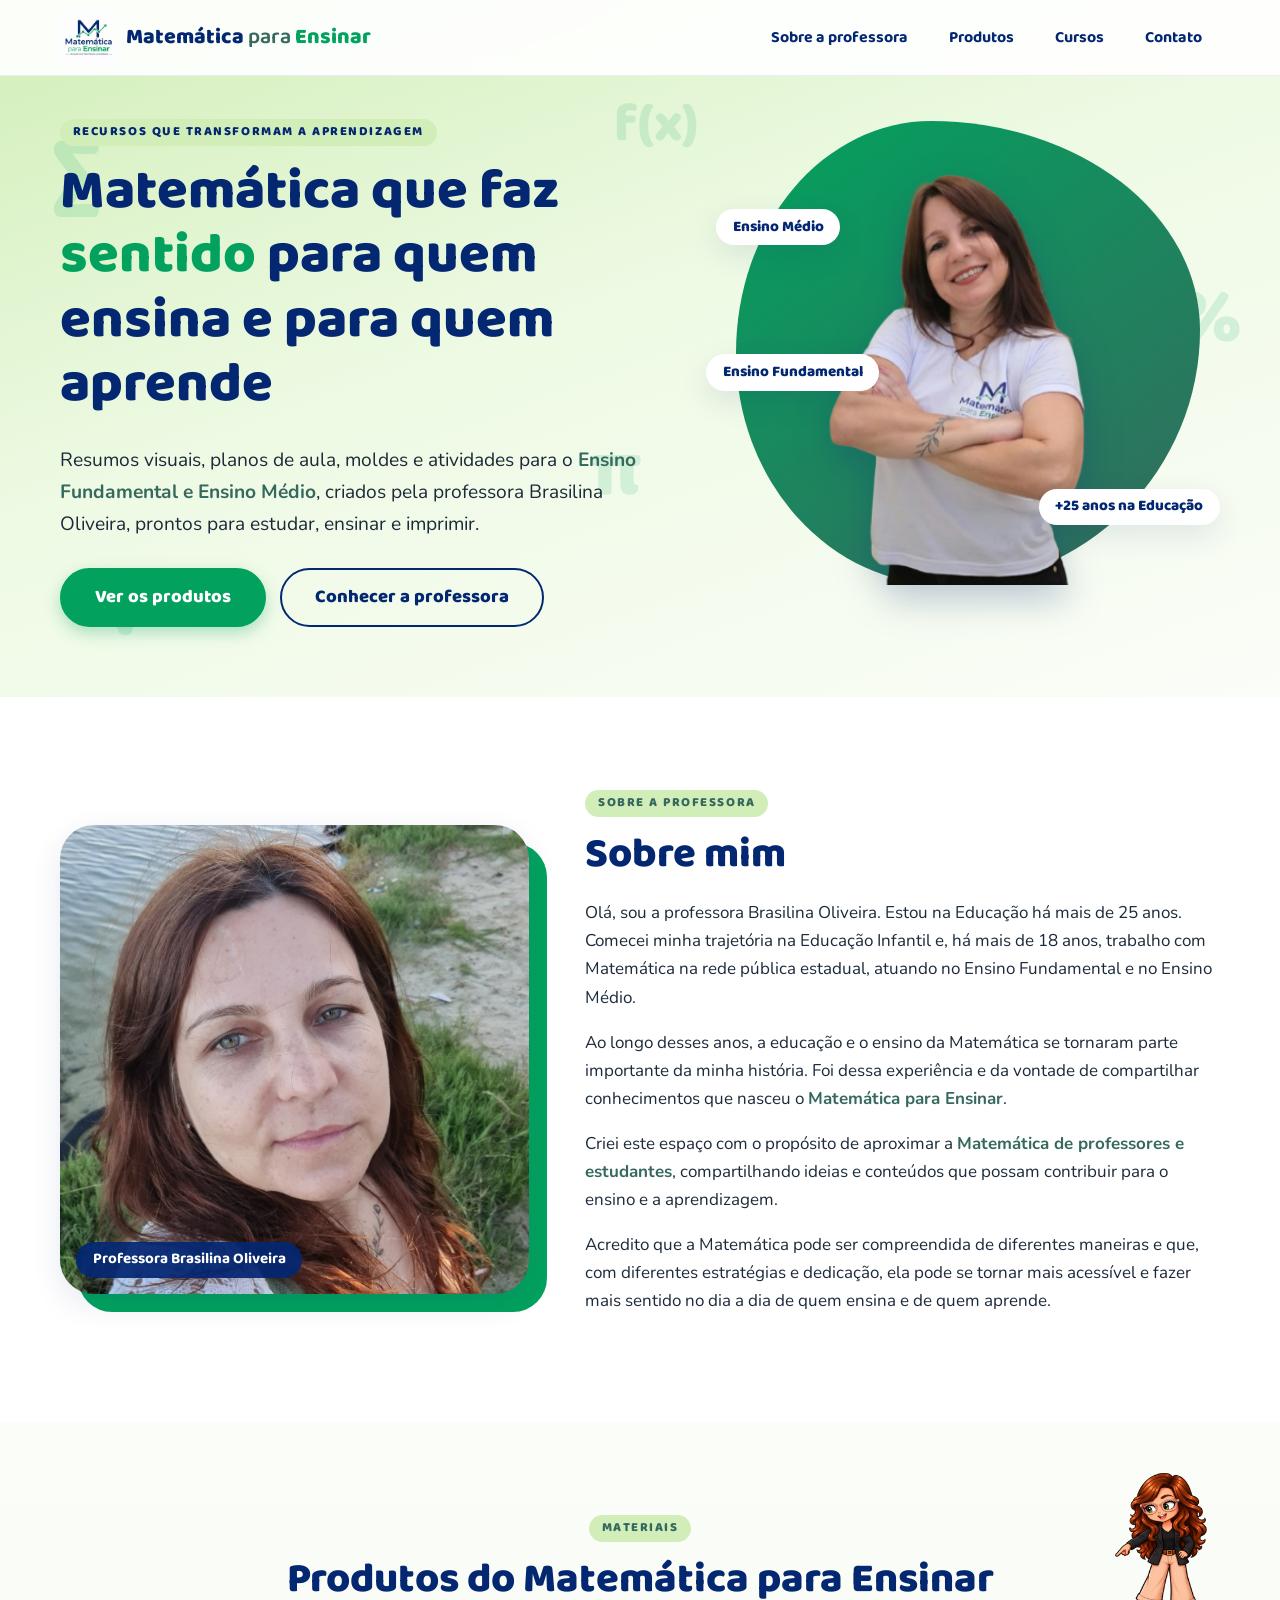
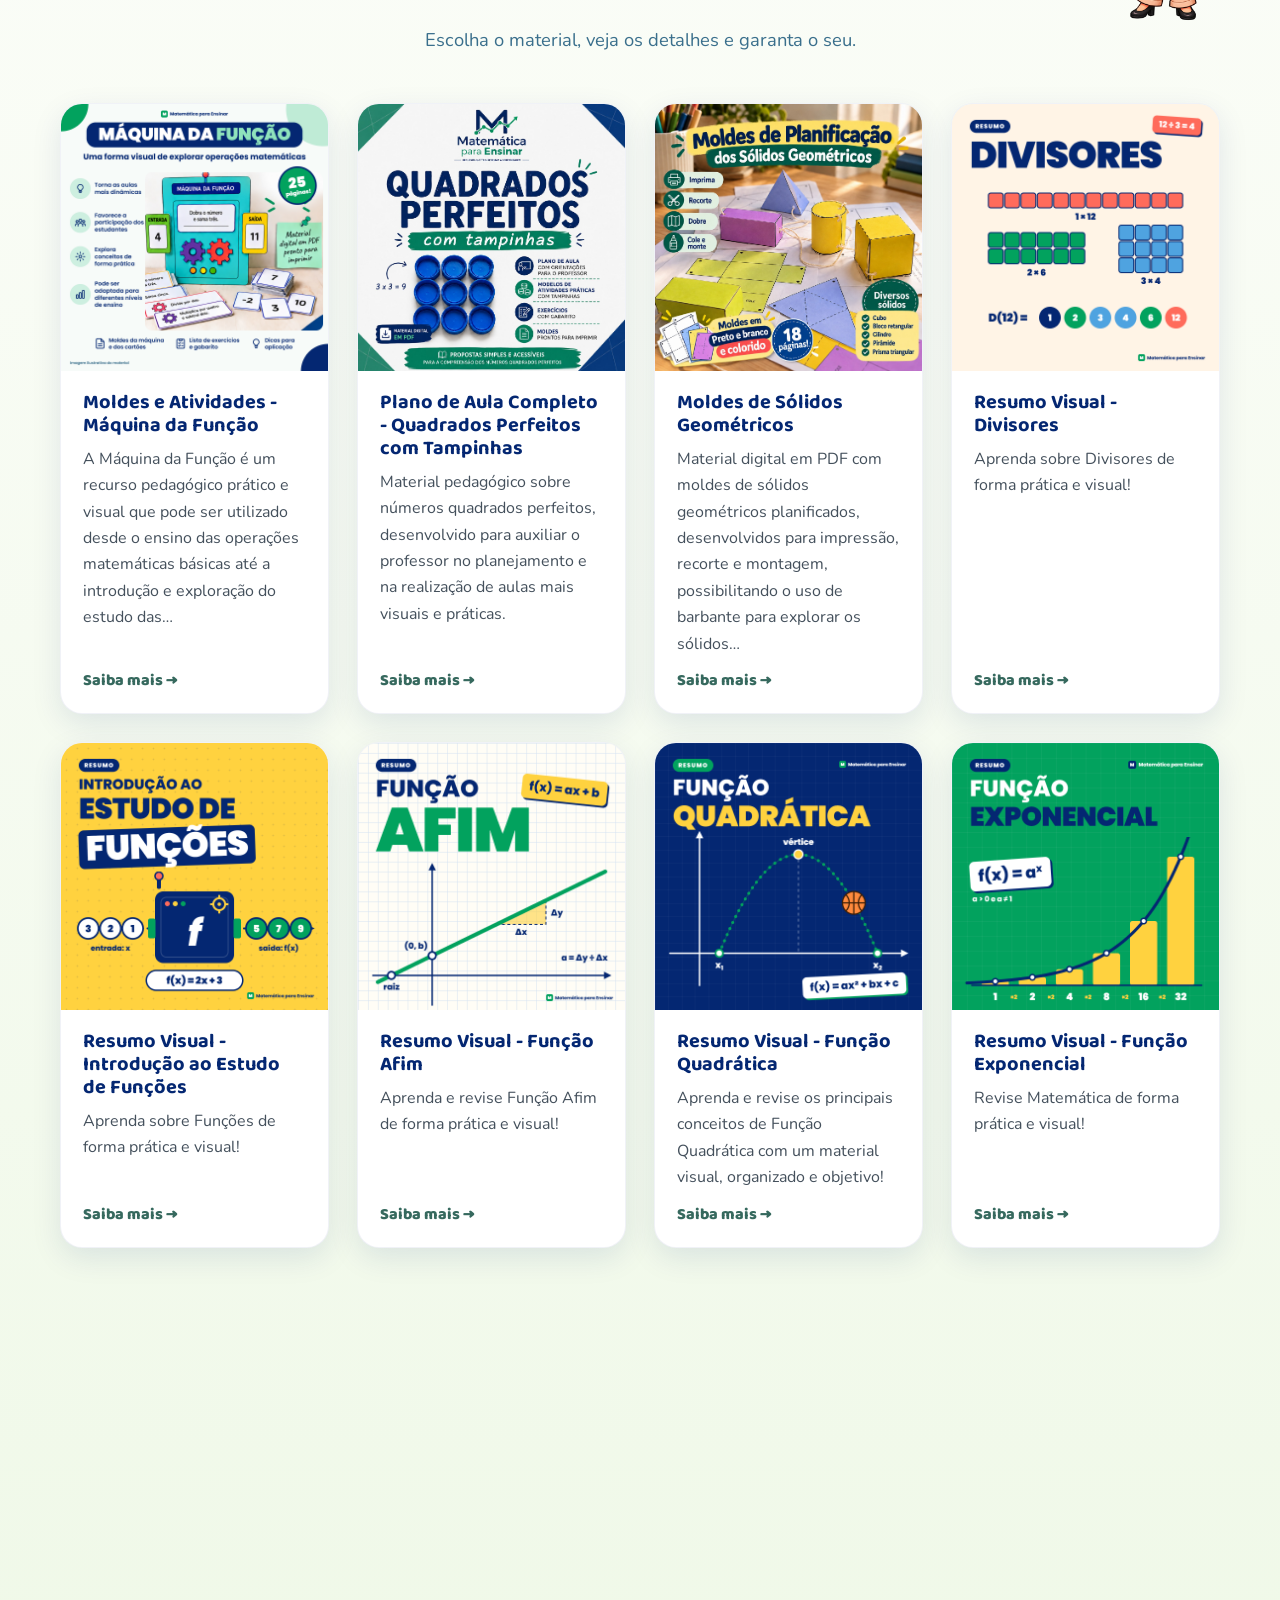
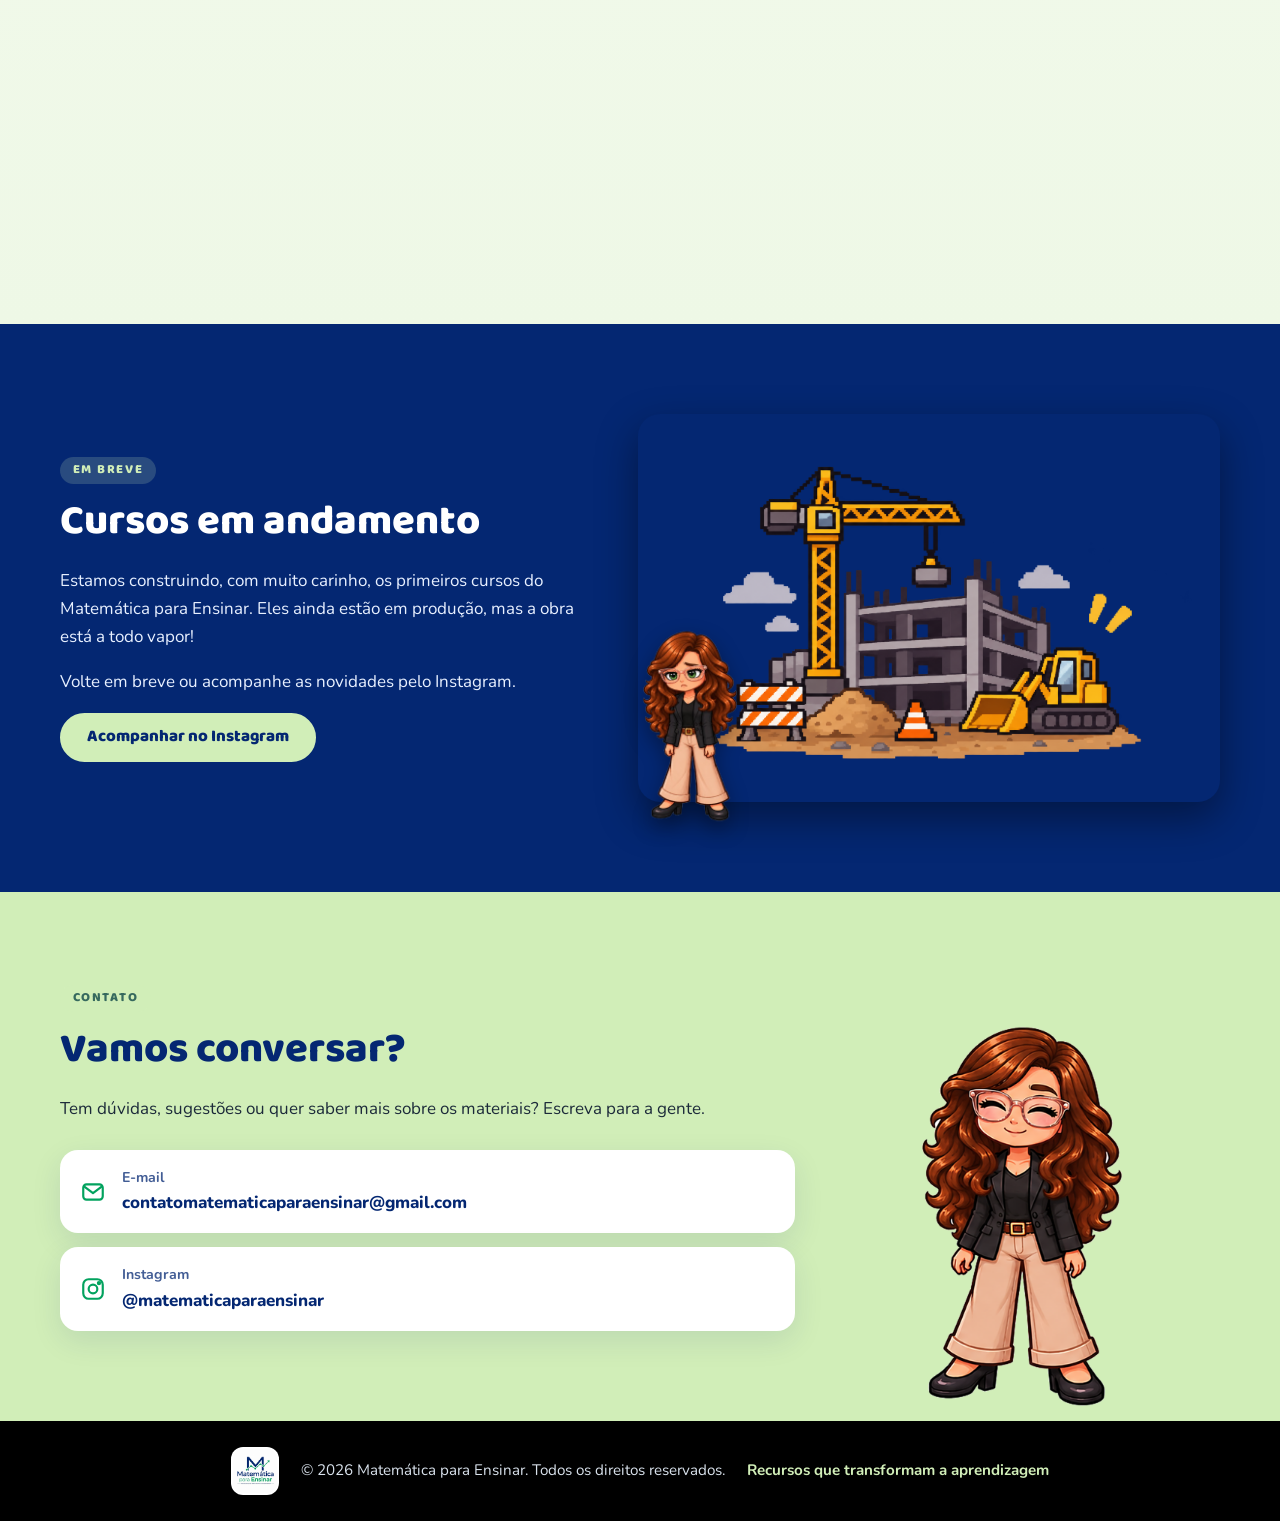
==== commit 28058a61: "texto" ====
--- a/index.html
+++ b/index.html
@@ -3,8 +3,8 @@
 <head>
   <meta charset="utf-8">
   <meta name="viewport" content="width=device-width, initial-scale=1">
-  <title>Matemática para Ensinar | Materiais de Matemática para o Ensino Médio</title>
-  <meta name="description" content="Resumos visuais, planos de aula, moldes e atividades de Matemática para alunos e professores do Ensino Médio. Materiais práticos, bonitos e prontos para imprimir.">
+  <title>Matemática para Ensinar | Materiais e Recursos</title>
+  <meta name="description" content="Site com recursos, atividades e ideias de matemática para ensinar, com materiais práticos e educativos.">
   <meta name="theme-color" content="#042772">
   <link rel="canonical" href="https://matematicaparaensinar.com.br/">
   <link rel="icon" href="imagens/favicon.ico?v=2" sizes="any">
@@ -57,7 +57,7 @@
         <div class="hero__texto">
           <p class="etiqueta">Recursos que transformam a aprendizagem</p>
           <h1>Matemática que faz <em>sentido</em> para quem ensina e para quem aprende</h1>
-          <p class="hero__sub">Resumos visuais, planos de aula, moldes e atividades para o Ensino Médio, criados pela professora Brasilina Oliveira, prontos para estudar, ensinar e imprimir.</p>
+          <p class="hero__sub">Resumos visuais, planos de aula, moldes e atividades para o <strong>Ensino Fundamental e Ensino Médio</strong>, criados pela professora Brasilina Oliveira, prontos para estudar, ensinar e imprimir.</p>
           <div class="hero__acoes">
             <a class="botao botao--grande" href="#produtos">Ver os produtos</a>
             <a class="botao botao--contorno botao--grande" href="#sobre">Conhecer a professora</a>
--- a/css/style.css
+++ b/css/style.css
@@ -81,6 +81,7 @@
 .hero__grade { display: grid; grid-template-columns: 1.1fr .9fr; gap: 40px; align-items: center; position: relative; z-index: 1; }
 .hero h1 em { font-style: normal; color: var(--verde); }
 .hero__sub { font-size: 1.2rem; max-width: 34em; }
+.hero__sub strong { color: var(--verde-escuro); }
 .hero__acoes { display: flex; flex-wrap: wrap; gap: 14px; margin-top: 1.6em; }
 .hero__foto { position: relative; display: grid; place-items: end center; }
 .hero__forma { position: absolute; width: 92%; aspect-ratio: 1; border-radius: 42% 58% 55% 45% / 50% 45% 55% 50%; background: linear-gradient(145deg, var(--verde), var(--verde-escuro)); bottom: 0; animation: forma 14s ease-in-out infinite alternate; }
